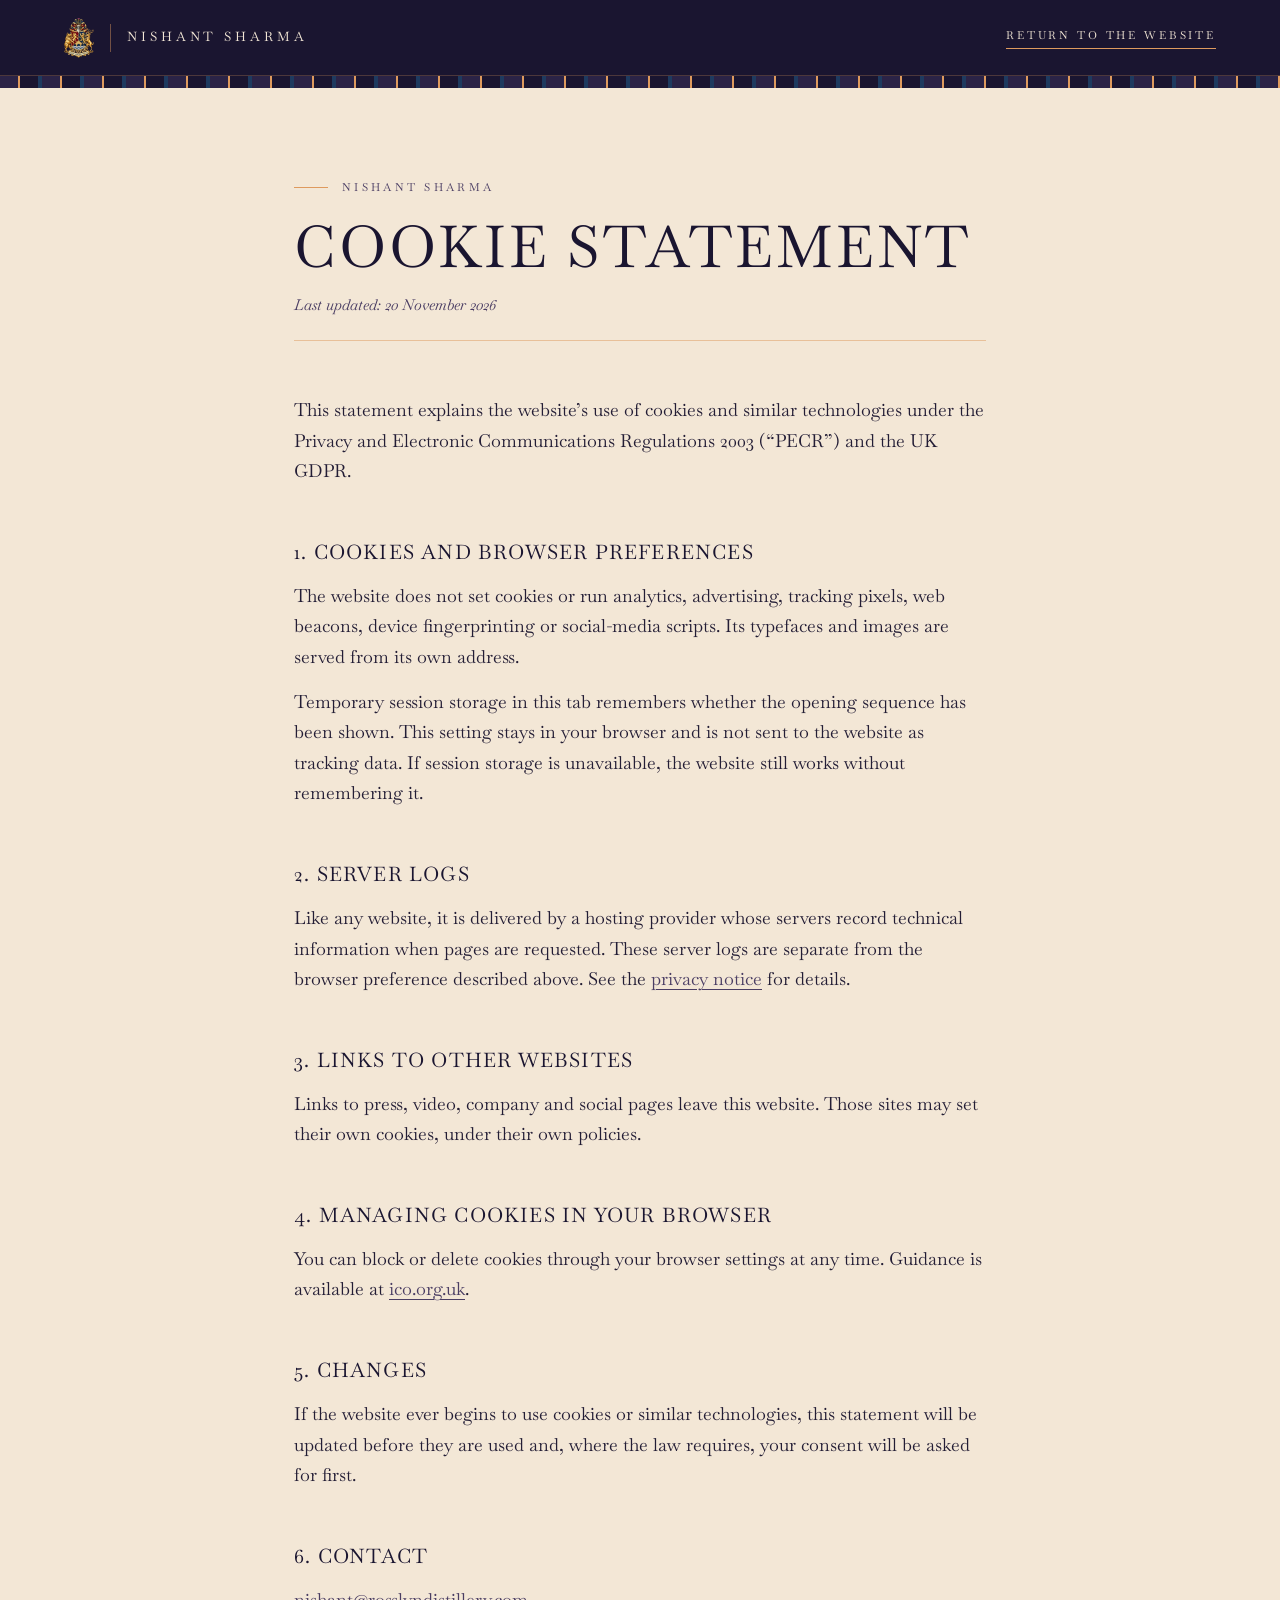
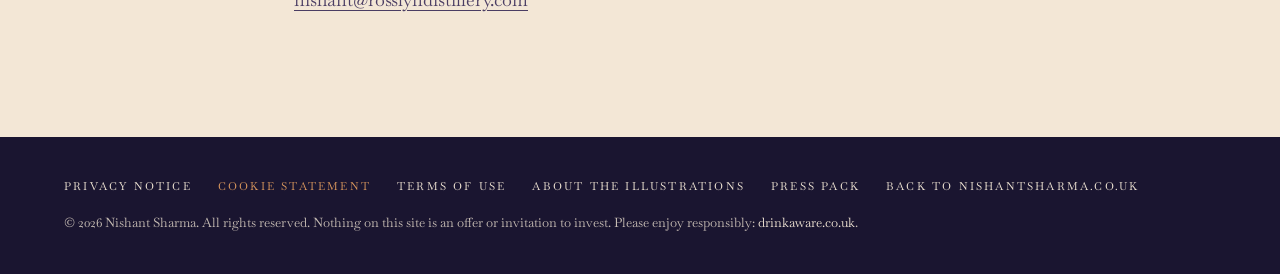
==== cookies/index.html @ c31a74b7 "Add Gloaming site build; www as primary domain; richer Person schema, AI crawler rules, llms.txt, si" ====
<!DOCTYPE html>
<html lang="en-GB"><head><meta charset="utf-8"><meta name="viewport" content="width=device-width, initial-scale=1">
<title>Cookie statement | Nishant Sharma</title><meta name="description" content="The website sets no cookies and runs no analytics or tracking."><meta name="theme-color" content="#1A1530">
<link rel="canonical" href="https://www.nishantsharma.co.uk/cookies/"><link rel="icon" href="../assets/favicon.png"><link rel="apple-touch-icon" href="../assets/apple-touch-icon.png">
<link rel="preload" href="../assets/fonts/baskervville-400.woff2" as="font" type="font/woff2" crossorigin>
<style>
@font-face{font-family:"Baskervville";font-style:normal;font-weight:400;font-display:swap;src:url("../assets/fonts/baskervville-400.woff2") format("woff2")}
@font-face{font-family:"Baskervville";font-style:italic;font-weight:400;font-display:swap;src:url("../assets/fonts/baskervville-400-italic.woff2") format("woff2")}
@font-face{font-family:"Baskervville";font-style:normal;font-weight:700;font-display:swap;src:url("../assets/fonts/baskervville-700.woff2") format("woff2")}
:root{--ground:#1A1530;--oxblood:#2B2346;--rose-deep:#4A3D63;--gold:#DE9A5E;--gold-soft:#EDC79A;--cream:#F3E7D6;--ink:#231D35;--pad:clamp(22px,5vw,96px)}
*{box-sizing:border-box}html{-webkit-text-size-adjust:100%}
body{margin:0;background:var(--cream);color:var(--ink);font-family:"Baskervville",Georgia,"Times New Roman",serif;font-size:18px;line-height:1.7}
a{color:var(--rose-deep);text-underline-offset:4px;text-decoration-thickness:1px}a:hover{color:var(--oxblood)}
.skip{position:absolute;left:-999px}.skip:focus{left:16px;top:16px;background:var(--cream);padding:8px 12px;z-index:9}
header{background:var(--ground);height:76px;display:flex;align-items:center;justify-content:space-between;padding:0 var(--pad);border-bottom:1px solid rgba(222,154,94,.25)}
.brand{display:flex;align-items:center;gap:16px;color:var(--cream);text-decoration:none;letter-spacing:.3em;text-transform:uppercase;font-size:13px}
.brand img{width:30px;height:auto}.brand i{width:1px;height:28px;background:rgba(222,154,94,.45)}
.back{color:var(--cream);text-decoration:none;font-size:11px;letter-spacing:.26em;text-transform:uppercase;border-bottom:1px solid var(--gold);padding-bottom:4px}
.back:hover{color:var(--gold-soft)}
.tartan{height:12px;background:repeating-linear-gradient(90deg,#2B2346 0 18px,#DE9A5E 18px 20px,#1A1530 20px 38px,#1e3a5f 38px 42px)}
main{max-width:820px;margin:0 auto;padding:10vh var(--pad) 12vh}
.ey{font-size:11px;letter-spacing:.3em;text-transform:uppercase;color:var(--rose-deep);display:flex;align-items:center;gap:14px;margin:0 0 18px}
.ey::before{content:"";width:34px;height:1px;background:var(--gold)}
h1{font-weight:400;text-transform:uppercase;letter-spacing:.05em;font-size:clamp(34px,5vw,58px);line-height:1.1;margin:0 0 14px;color:var(--ground)}
.upd{font-style:italic;font-size:15px;color:var(--rose-deep);margin:0 0 6vh;padding-bottom:22px;border-bottom:1px solid rgba(222,154,94,.5)}
h2{font-weight:400;text-transform:uppercase;letter-spacing:.06em;font-size:20px;color:var(--ground);margin:48px 0 12px}
p,li{margin:0 0 14px}ul{padding-left:20px}li::marker{color:var(--gold)}
strong{font-weight:700;color:var(--ground)}
ol.pr{list-style:none;padding:0;margin:0 0 10px;border-top:1px solid rgba(74,61,99,.2)}
ol.pr li{display:grid;grid-template-columns:1fr auto;gap:6px 24px;padding:14px 0;border-bottom:1px solid rgba(74,61,99,.16);margin:0}
ol.pr li span:last-child{font-size:14px;font-style:italic;color:var(--rose-deep);text-align:right}
.box{border:1px solid rgba(222,154,94,.6);padding:22px 26px;margin:0 0 40px;background:rgba(222,154,94,.07)}
.box h2{margin-top:0}
footer{background:var(--ground);color:rgba(243,231,214,.8);padding:40px var(--pad);font-size:13px}
footer nav{display:flex;flex-wrap:wrap;gap:8px 26px;margin-bottom:16px}
footer a{color:var(--cream);text-decoration:none;font-size:11px;letter-spacing:.2em;text-transform:uppercase}
footer a:hover{color:var(--gold-soft)}footer a[aria-current]{color:var(--gold)}
@media(max-width:700px){body{font-size:17px}.brand span{display:none}.brand i{display:none}ol.pr li{grid-template-columns:1fr}ol.pr li span:last-child{text-align:left}}
</style></head>
<body><a class="skip" href="#main">Skip to content</a>
<header><a class="brand" href="../"><img src="../assets/crest-mark-96.webp" alt="" width="30" height="40"><i></i><span>Nishant Sharma</span></a><a class="back" href="../">Return to the website</a></header>
<div class="tartan" aria-hidden="true"></div>
<main id="main"><p class="ey">Nishant Sharma</p><h1>Cookie statement</h1><p class="upd">Last updated: 20 November 2026</p>
<p>This statement explains the website’s use of cookies and similar technologies under the Privacy and Electronic Communications Regulations 2003 (“PECR”) and the UK GDPR.</p>
<h2>1. Cookies and browser preferences</h2><p>The website does not set cookies or run analytics, advertising, tracking pixels, web beacons, device fingerprinting or social-media scripts. Its typefaces and images are served from its own address.</p>
<p>Temporary session storage in this tab remembers whether the opening sequence has been shown. This setting stays in your browser and is not sent to the website as tracking data. If session storage is unavailable, the website still works without remembering it.</p>
<h2>2. Server logs</h2><p>Like any website, it is delivered by a hosting provider whose servers record technical information when pages are requested. These server logs are separate from the browser preference described above. See the <a href="../privacy/">privacy notice</a> for details.</p>
<h2>3. Links to other websites</h2><p>Links to press, video, company and social pages leave this website. Those sites may set their own cookies, under their own policies.</p>
<h2>4. Managing cookies in your browser</h2><p>You can block or delete cookies through your browser settings at any time. Guidance is available at <a href="https://ico.org.uk/for-the-public/online/cookies/" target="_blank" rel="noopener">ico.org.uk</a>.</p>
<h2>5. Changes</h2><p>If the website ever begins to use cookies or similar technologies, this statement will be updated before they are used and, where the law requires, your consent will be asked for first.</p>
<h2>6. Contact</h2><p><a href="mailto:nishant@rosslyndistillery.com">nishant@rosslyndistillery.com</a></p>
</main>
<footer><nav aria-label="Legal"><a href="../privacy/">Privacy notice</a><a href="../cookies/" aria-current=page>Cookie statement</a><a href="../terms/">Terms of use</a><a href="../illustrations/">About the illustrations</a><a href="../press-pack/">Press pack</a><a href="../">Back to nishantsharma.co.uk</a></nav>
<div>© 2026 Nishant Sharma. All rights reserved. Nothing on this site is an offer or invitation to invest. Please enjoy responsibly: <a href="https://www.drinkaware.co.uk" target="_blank" rel="noopener" style="text-transform:none;letter-spacing:0;font-size:13px">drinkaware.co.uk</a>.</div></footer>
</body></html>
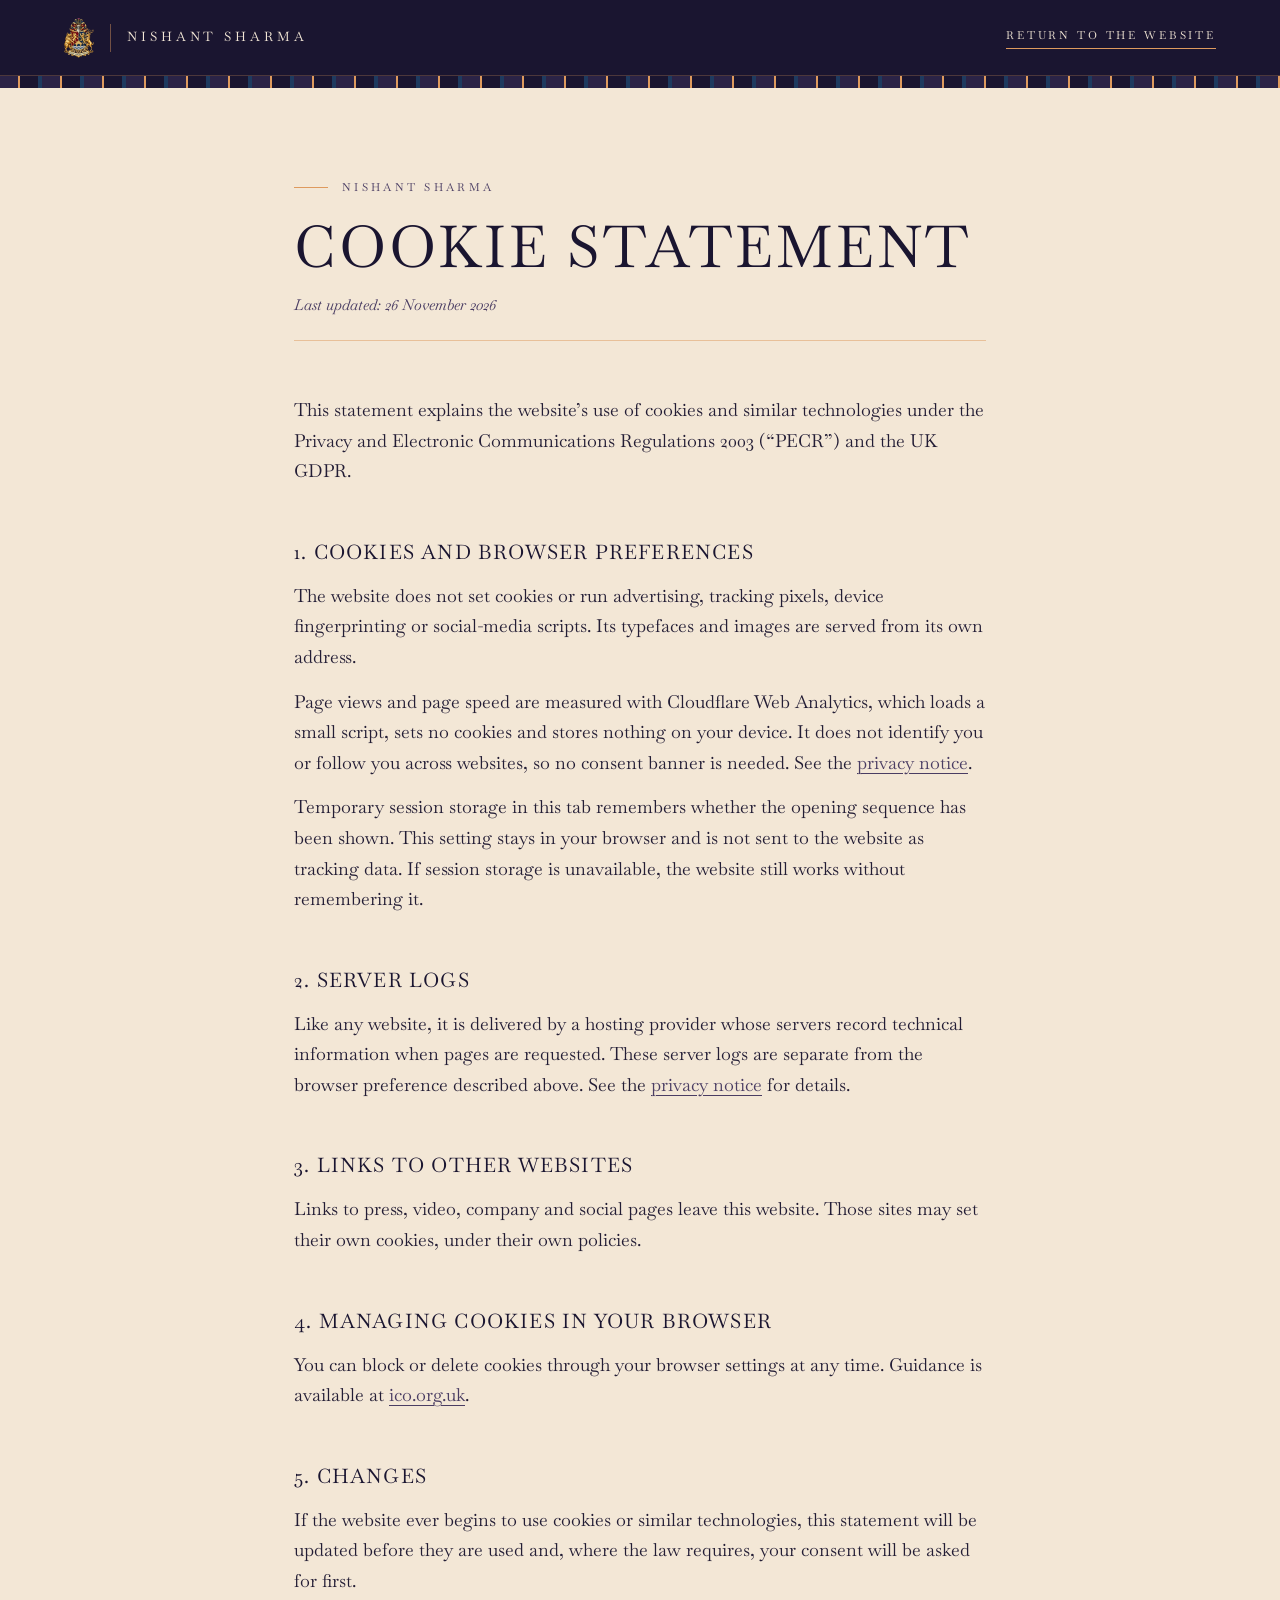
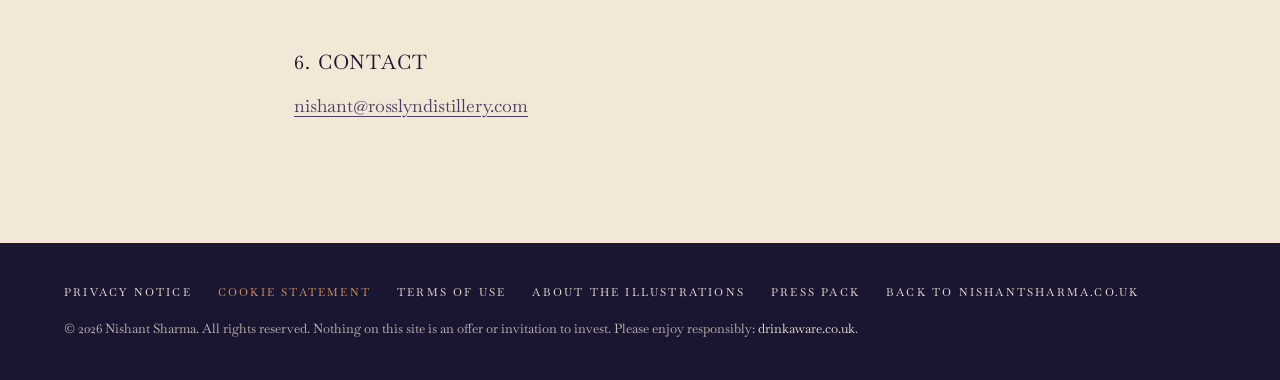
==== commit 055bf2a1: "SEO and compatibility: shorter title and description, ProfilePage schema, hreflang, robots directive" ====
--- a/cookies/index.html
+++ b/cookies/index.html
@@ -1,7 +1,7 @@
 <!DOCTYPE html>
 <html lang="en-GB"><head><meta charset="utf-8"><meta name="viewport" content="width=device-width, initial-scale=1">
-<title>Cookie statement | Nishant Sharma</title><meta name="description" content="The website sets no cookies and runs no analytics or tracking."><meta name="theme-color" content="#1A1530">
-<link rel="canonical" href="https://www.nishantsharma.co.uk/cookies/"><link rel="icon" href="../assets/favicon.png"><link rel="apple-touch-icon" href="../assets/apple-touch-icon.png">
+<title>Cookie statement | Nishant Sharma</title><meta name="description" content="The website sets no cookies. Visits are measured with cookieless Cloudflare Web Analytics."><meta name="theme-color" content="#1A1530">
+<meta property="og:type" content="website"><meta property="og:site_name" content="Nishant Sharma"><meta property="og:locale" content="en_GB"><meta property="og:title" content="Cookie statement | Nishant Sharma"><meta property="og:description" content="The website sets no cookies. Visits are measured with cookieless Cloudflare Web Analytics."><meta property="og:url" content="https://nishantsharma.co.uk/cookies/"><meta property="og:image" content="https://nishantsharma.co.uk/og-image.jpg"><meta name="twitter:card" content="summary_large_image"><link rel="manifest" href="../site.webmanifest"><link rel="canonical" href="https://nishantsharma.co.uk/cookies/"><link rel="icon" href="../assets/favicon.png"><link rel="apple-touch-icon" href="../assets/apple-touch-icon.png">
 <link rel="preload" href="../assets/fonts/baskervville-400.woff2" as="font" type="font/woff2" crossorigin>
 <style>
 @font-face{font-family:"Baskervville";font-style:normal;font-weight:400;font-display:swap;src:url("../assets/fonts/baskervville-400.woff2") format("woff2")}
@@ -40,9 +40,10 @@
 <body><a class="skip" href="#main">Skip to content</a>
 <header><a class="brand" href="../"><img src="../assets/crest-mark-96.webp" alt="" width="30" height="40"><i></i><span>Nishant Sharma</span></a><a class="back" href="../">Return to the website</a></header>
 <div class="tartan" aria-hidden="true"></div>
-<main id="main"><p class="ey">Nishant Sharma</p><h1>Cookie statement</h1><p class="upd">Last updated: 20 November 2026</p>
+<main id="main"><p class="ey">Nishant Sharma</p><h1>Cookie statement</h1><p class="upd">Last updated: 26 November 2026</p>
 <p>This statement explains the website’s use of cookies and similar technologies under the Privacy and Electronic Communications Regulations 2003 (“PECR”) and the UK GDPR.</p>
-<h2>1. Cookies and browser preferences</h2><p>The website does not set cookies or run analytics, advertising, tracking pixels, web beacons, device fingerprinting or social-media scripts. Its typefaces and images are served from its own address.</p>
+<h2>1. Cookies and browser preferences</h2><p>The website does not set cookies or run advertising, tracking pixels, device fingerprinting or social-media scripts. Its typefaces and images are served from its own address.</p>
+<p>Page views and page speed are measured with Cloudflare Web Analytics, which loads a small script, sets no cookies and stores nothing on your device. It does not identify you or follow you across websites, so no consent banner is needed. See the <a href="../privacy/">privacy notice</a>.</p>
 <p>Temporary session storage in this tab remembers whether the opening sequence has been shown. This setting stays in your browser and is not sent to the website as tracking data. If session storage is unavailable, the website still works without remembering it.</p>
 <h2>2. Server logs</h2><p>Like any website, it is delivered by a hosting provider whose servers record technical information when pages are requested. These server logs are separate from the browser preference described above. See the <a href="../privacy/">privacy notice</a> for details.</p>
 <h2>3. Links to other websites</h2><p>Links to press, video, company and social pages leave this website. Those sites may set their own cookies, under their own policies.</p>
